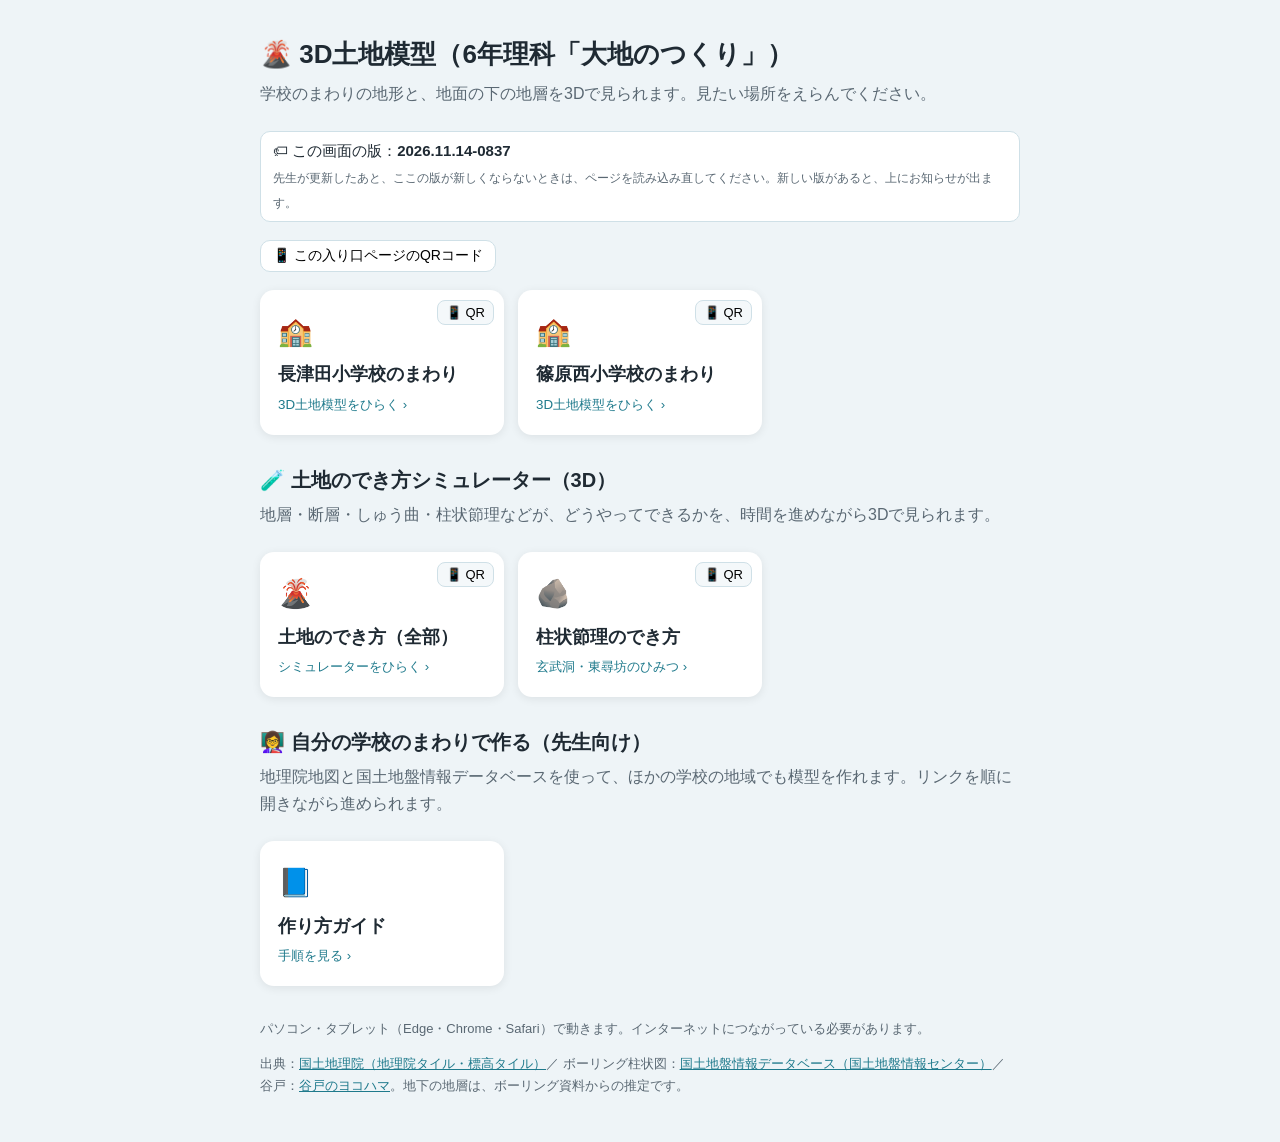
==== index.html @ 376317d7 "地層ははじめからかくす・どこでもボーリングは先生モードへ" ====
<!doctype html>
<html lang="ja">
<head>
<meta charset="utf-8">
<meta name="viewport" content="width=device-width, initial-scale=1">
<title>3D土地模型｜大地のつくり</title>
<style>
  :root { --bg:#eef4f7; --panel:#fff; --ink:#1f2a33; --sub:#5a6873; --accent:#1f7a8c; }
  body { margin:0; font-family:"BIZ UDPGothic","Hiragino Kaku Gothic ProN","Meiryo",sans-serif; background:var(--bg); color:var(--ink); line-height:1.7; }
  main { max-width:760px; margin:0 auto; padding:32px 16px; }
  h1 { font-size:26px; margin:0 0 4px; }
  p.lead { color:var(--sub); margin:0 0 24px; }
  .grid { display:grid; grid-template-columns:repeat(auto-fill,minmax(220px,1fr)); gap:14px; }
  .card { display:flex; flex-direction:column; gap:4px; background:var(--panel); border-radius:14px; padding:18px; text-decoration:none; color:inherit; box-shadow:0 2px 10px rgba(0,0,0,.08); }
  .card:hover { outline:3px solid var(--accent); }
  .card .ic { font-size:28px; } .card b { font-size:18px; } .card small { color:var(--accent); }
  h2 { font-size:20px; margin:28px 0 4px; }
  .card.preset { border-left:6px solid #d4a017; }
  footer { margin-top:32px; font-size:13px; color:var(--sub); }
  .ver { display:inline-block; background:#fff; border:1px solid #cfe0e7; border-radius:10px; padding:6px 12px; font-size:15px; margin:0 0 18px; } .ver small { color:var(--sub); font-size:12px; }
  .cw { position:relative; } .cw .card { height:100%; box-sizing:border-box; }
  .qrb { position:absolute; top:10px; right:10px; border:1px solid #cfe0e7; background:#f4f8fa; border-radius:8px; padding:4px 8px; font-size:13px; cursor:pointer; }
  .homeqr { border:1px solid #cfe0e7; background:#fff; border-radius:10px; padding:6px 12px; font-size:14px; cursor:pointer; margin-bottom:18px; }
  #qrBox { position:fixed; inset:0; background:rgba(0,0,0,.45); display:flex; align-items:center; justify-content:center; padding:16px; }
  #qrBox[hidden] { display:none; }
  #qrBox .in { background:#fff; border-radius:14px; padding:18px; text-align:center; max-width:420px; width:100%; }
  #qrBox canvas { width:min(300px,70vw); height:auto; image-rendering:pixelated; }
  #qrBox .u { font-size:12px; color:var(--sub); word-break:break-all; }
  #qrBox .row button { margin:4px; padding:6px 12px; border-radius:8px; border:1px solid #cfe0e7; background:#f4f8fa; font-size:14px; }
  footer a { color:var(--accent); }
</style>
</head>
<body>
<main>
  <h1>🌋 3D土地模型（6年理科「大地のつくり」）</h1>
  <p class="lead">学校のまわりの地形と、地面の下の地層を3Dで見られます。見たい場所をえらんでください。</p>
  <p class="ver">🏷 この画面の版：<b data-chisou-ver>開発中</b><br><small>先生が更新したあと、ここの版が新しくならないときは、ページを読み込み直してください。新しい版があると、上にお知らせが出ます。</small></p>
  <button type="button" class="homeqr qrb0" data-url="" data-title="3D土地模型（入り口）">📱 この入り口ページのQRコード</button>
  <div class="grid">
    <div class="cw"><a class="card" href="app.html?site=nagatsuta"><span class="ic">🏫</span><b>長津田小学校のまわり</b><small>3D土地模型をひらく ›</small></a><button type="button" class="qrb" data-url="app.html?site=nagatsuta" data-title="長津田小学校のまわり">📱 QR</button></div>
    <div class="cw"><a class="card" href="app.html?site=shinoharanishi"><span class="ic">🏫</span><b>篠原西小学校のまわり</b><small>3D土地模型をひらく ›</small></a><button type="button" class="qrb" data-url="app.html?site=shinoharanishi" data-title="篠原西小学校のまわり">📱 QR</button></div>
  </div>
  <h2>🧪 土地のでき方シミュレーター（3D）</h2>
  <p class="lead">地層・断層・しゅう曲・柱状節理などが、どうやってできるかを、時間を進めながら3Dで見られます。</p>
  <div class="grid">
    <div class="cw"><a class="card" href="sim3d.html"><span class="ic">🌋</span><b>土地のでき方（全部）</b><small>シミュレーターをひらく ›</small></a><button type="button" class="qrb" data-url="sim3d.html" data-title="土地のでき方シミュレーター">📱 QR</button></div>
    <div class="cw"><a class="card" href="sim3d.html#column"><span class="ic">🪨</span><b>柱状節理のでき方</b><small>玄武洞・東尋坊のひみつ ›</small></a><button type="button" class="qrb" data-url="sim3d.html#column" data-title="柱状節理のでき方">📱 QR</button></div>
  </div>
  <h2>👩‍🏫 自分の学校のまわりで作る（先生向け）</h2>
  <p class="lead">地理院地図と国土地盤情報データベースを使って、ほかの学校の地域でも模型を作れます。リンクを順に開きながら進められます。</p>
  <div class="grid">
    <div class="cw"><a class="card" href="guide.html"><span class="ic">📘</span><b>作り方ガイド</b><small>手順を見る ›</small></a></div>
  </div>
  <section id="presets" hidden>
    <h2>👩‍🏫 先生が準備した画面</h2>
    <p class="lead">授業で使う画面です。先生に言われたものをえらんでください。</p>
    <div class="grid" id="presetGrid"></div>
  </section>
  <script>
    (function () {
      var sc = document.createElement("script");
      sc.src = "presets.js?t=" + Date.now();
      sc.onload = function () {
        var list = window.CHISOU_PRESETS || [];
        if (!list.length) return;
        var g = document.getElementById("presetGrid");
        list.forEach(function (p) {
          var a = document.createElement("a");
          a.className = "card preset"; a.href = "app.html?p=" + encodeURIComponent(p.id);
          a.innerHTML = '<span class="ic">📘</span><b></b><small>この画面をひらく ›</small>';
          a.querySelector("b").textContent = p.title;
          var w = document.createElement("div"); w.className = "cw";
          var qb = document.createElement("button"); qb.type = "button"; qb.className = "qrb"; qb.textContent = "📱 QR";
          qb.dataset.url = a.getAttribute("href"); qb.dataset.title = p.title;
          w.appendChild(a); w.appendChild(qb); g.appendChild(w);
        });
        document.getElementById("presets").hidden = false;
      };
      document.body.appendChild(sc);
    })();
  </script>
  <div id="qrBox" hidden><div class="in"><b id="qrT"></b><br><canvas id="qrC"></canvas><div class="u" id="qrU"></div>
    <div class="row"><button type="button" id="qrSave">💾 画像で保存</button><button type="button" id="qrClose">とじる</button></div></div></div>
  <script src="lib/qrcode.js?v=20261113233752"></script>
  <script src="js/version.js?v=20261113233752"></script>
  <script>
    (function () {
      // 入り口・各場所のQRコード（タブレットのカメラで読みとると開く）
      var box = document.getElementById("qrBox"), cv = document.getElementById("qrC");
      function show(url, title) {
        var abs = new URL(url, location.href).href;
        var q = qrcode(0, "M"); q.addData(abs); q.make();
        var n = q.getModuleCount(), cell = Math.max(3, Math.floor(480 / (n + 8))), size = (n + 8) * cell;
        cv.width = cv.height = size;
        var g = cv.getContext("2d"); g.fillStyle = "#fff"; g.fillRect(0, 0, size, size); g.fillStyle = "#000";
        for (var r = 0; r < n; r++) for (var c = 0; c < n; c++) if (q.isDark(r, c)) g.fillRect((c + 4) * cell, (r + 4) * cell, cell, cell);
        document.getElementById("qrT").textContent = title;
        document.getElementById("qrU").textContent = abs;
        box.hidden = false;
      }
      document.addEventListener("click", function (e) {
        var b = e.target.closest(".qrb, .qrb0");
        if (b) show(b.dataset.url || location.href.replace(/[?#].*$/, ""), b.dataset.title);
      });
      document.getElementById("qrClose").onclick = function () { box.hidden = true; };
      box.onclick = function (e) { if (e.target === box) box.hidden = true; };
      document.getElementById("qrSave").onclick = function () {
        var a = document.createElement("a"); a.href = cv.toDataURL("image/png");
        a.download = "QRコード-" + document.getElementById("qrT").textContent + ".png"; a.click();
      };
    })();
  </script>
  <footer>
    <p>パソコン・タブレット（Edge・Chrome・Safari）で動きます。インターネットにつながっている必要があります。</p>
    <p>出典：<a href="https://maps.gsi.go.jp/development/ichiran.html" target="_blank" rel="noopener">国土地理院（地理院タイル・標高タイル）</a>／
    ボーリング柱状図：<a href="https://publicweb.ngic.or.jp/public/publicweb.php" target="_blank" rel="noopener">国土地盤情報データベース（国土地盤情報センター）</a>／
    谷戸：<a href="https://yato.midoriit.com/" target="_blank" rel="noopener">谷戸のヨコハマ</a>。地下の地層は、ボーリング資料からの推定です。</p>
  </footer>
</main>
</body>
</html>
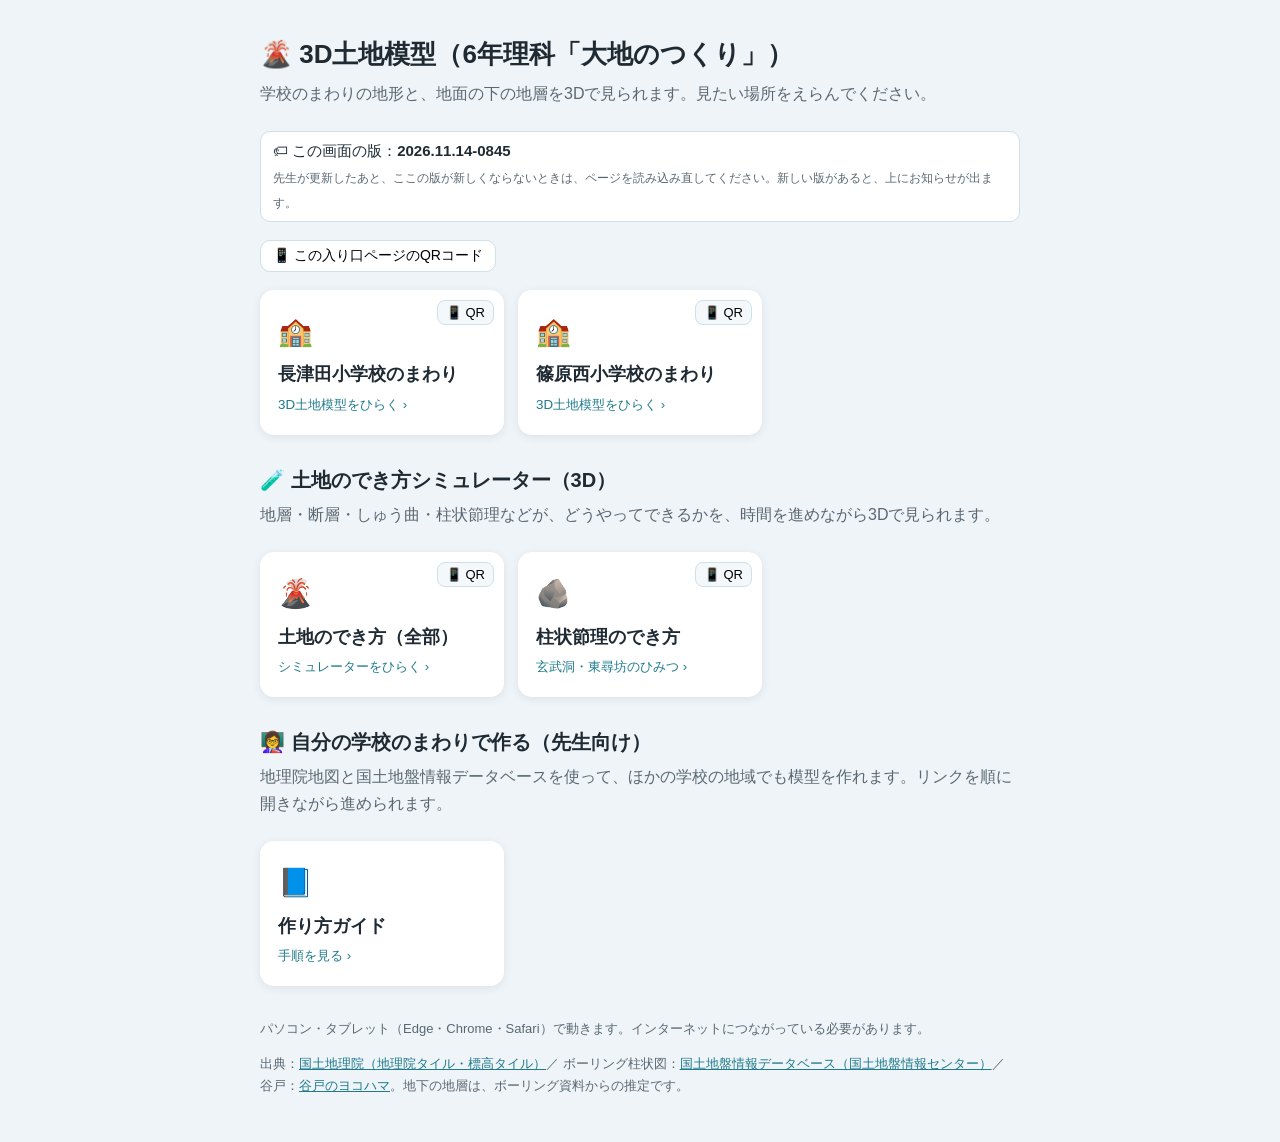
==== commit e78c3bc4: "方位磁針と地層の色ボタン" ====
--- a/index.html
+++ b/index.html
@@ -81,8 +81,8 @@
   </script>
   <div id="qrBox" hidden><div class="in"><b id="qrT"></b><br><canvas id="qrC"></canvas><div class="u" id="qrU"></div>
     <div class="row"><button type="button" id="qrSave">💾 画像で保存</button><button type="button" id="qrClose">とじる</button></div></div></div>
-  <script src="lib/qrcode.js?v=20261113233752"></script>
-  <script src="js/version.js?v=20261113233752"></script>
+  <script src="lib/qrcode.js?v=20261113234525"></script>
+  <script src="js/version.js?v=20261113234525"></script>
   <script>
     (function () {
       // 入り口・各場所のQRコード（タブレットのカメラで読みとると開く）
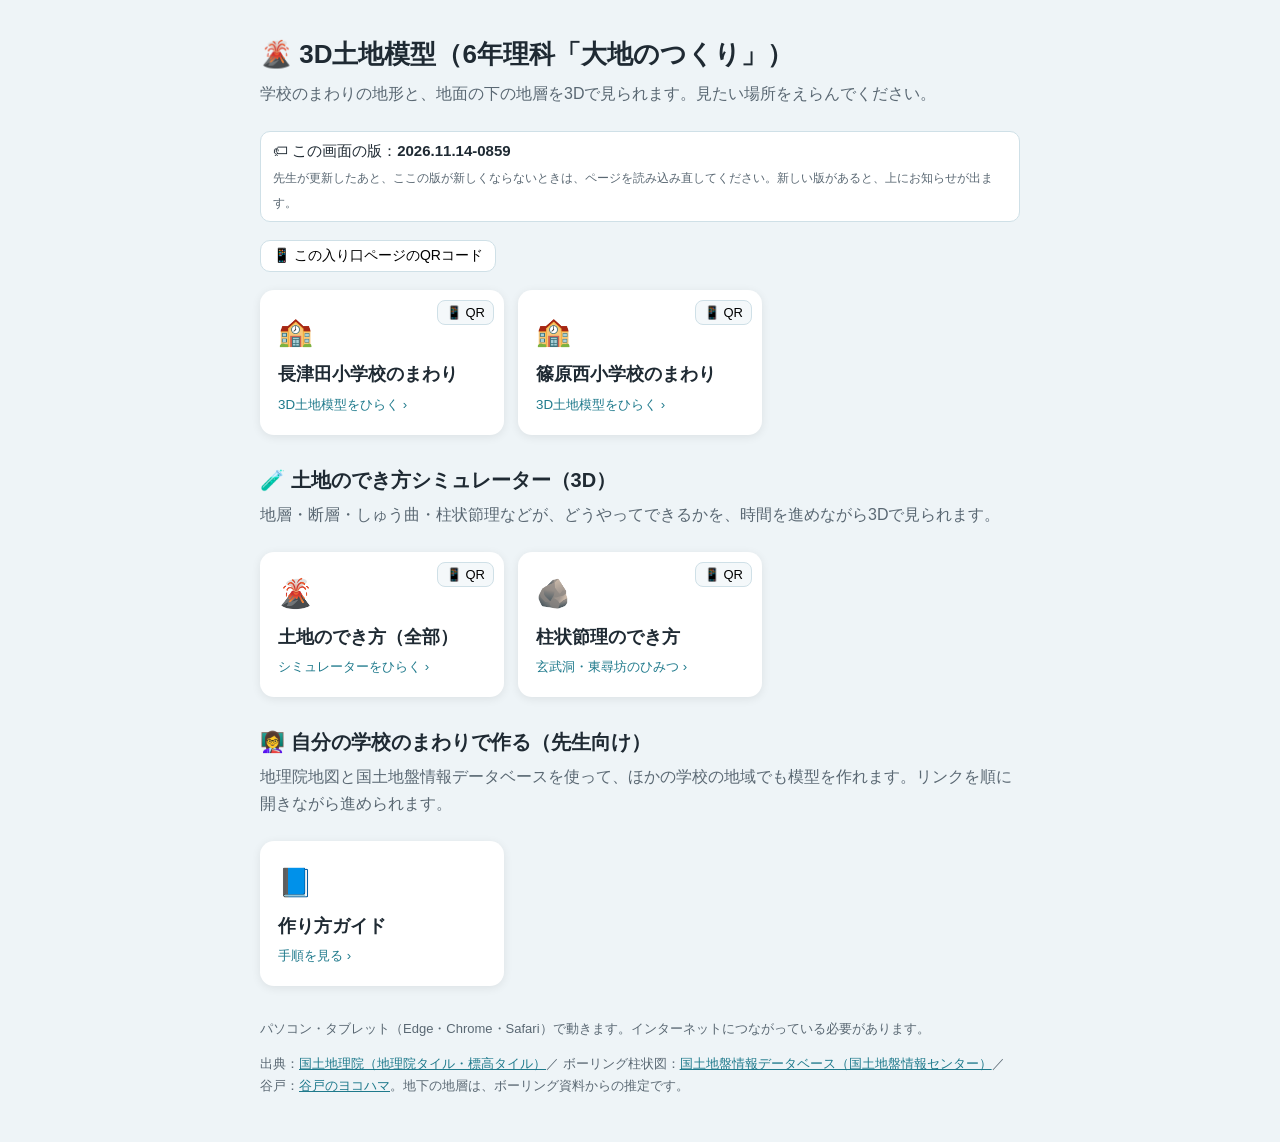
==== commit a58a2ca3: "地層の色を左のメニューへ・地層をはがすを開閉式に" ====
--- a/index.html
+++ b/index.html
@@ -81,8 +81,8 @@
   </script>
   <div id="qrBox" hidden><div class="in"><b id="qrT"></b><br><canvas id="qrC"></canvas><div class="u" id="qrU"></div>
     <div class="row"><button type="button" id="qrSave">💾 画像で保存</button><button type="button" id="qrClose">とじる</button></div></div></div>
-  <script src="lib/qrcode.js?v=20261113234525"></script>
-  <script src="js/version.js?v=20261113234525"></script>
+  <script src="lib/qrcode.js?v=20261113235900"></script>
+  <script src="js/version.js?v=20261113235900"></script>
   <script>
     (function () {
       // 入り口・各場所のQRコード（タブレットのカメラで読みとると開く）
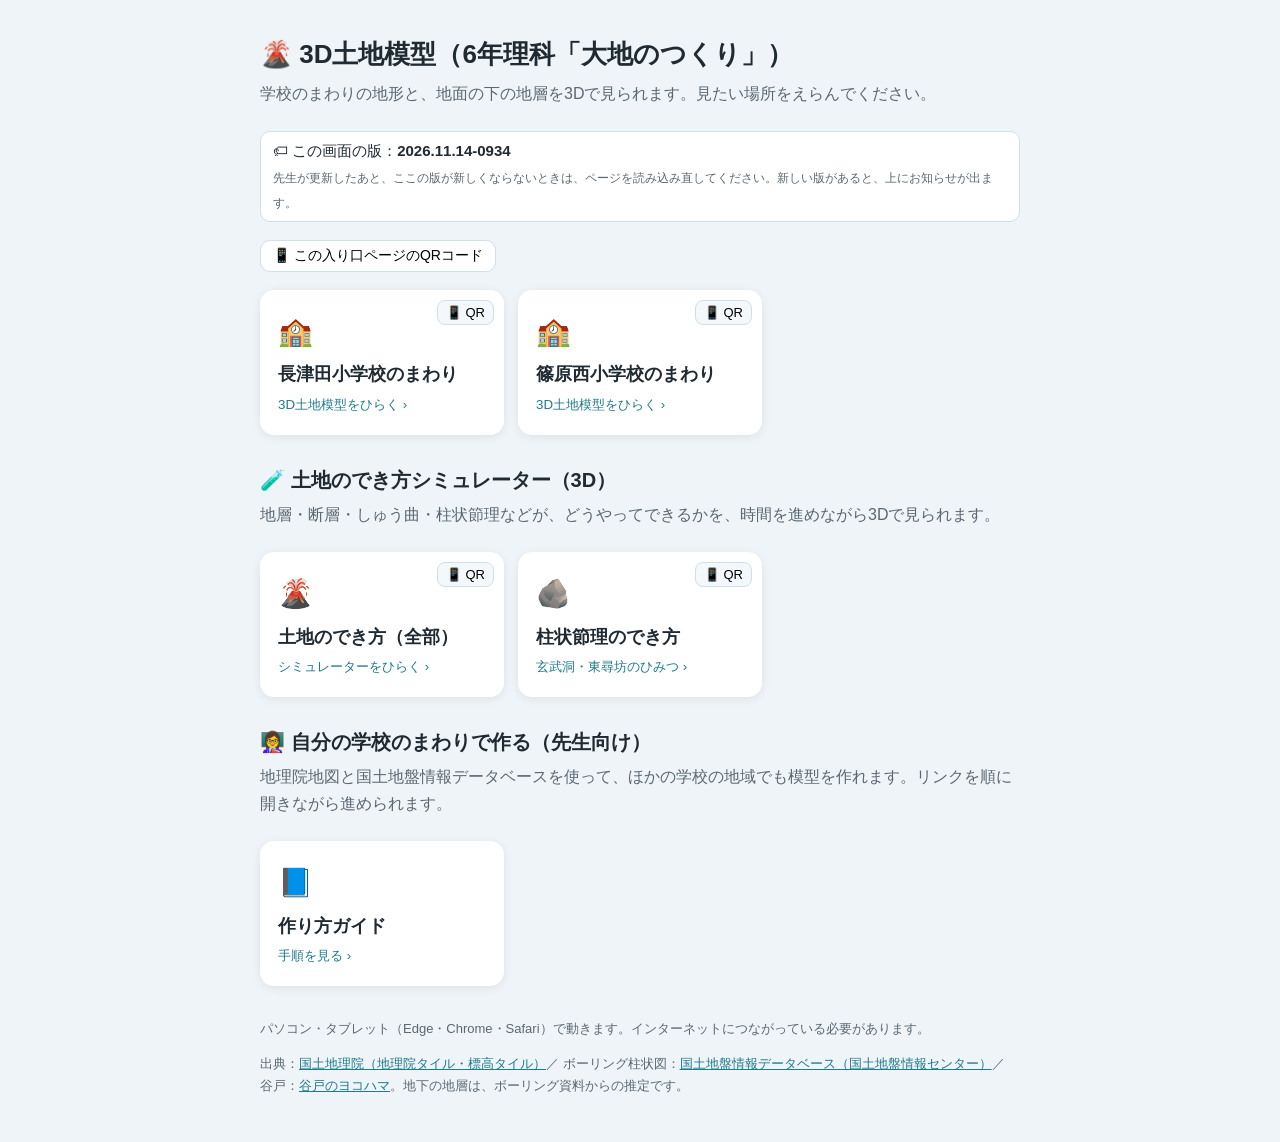
==== commit b1d298b4: "下のバーをたたんだときの重なりを直す" ====
--- a/index.html
+++ b/index.html
@@ -81,8 +81,8 @@
   </script>
   <div id="qrBox" hidden><div class="in"><b id="qrT"></b><br><canvas id="qrC"></canvas><div class="u" id="qrU"></div>
     <div class="row"><button type="button" id="qrSave">💾 画像で保存</button><button type="button" id="qrClose">とじる</button></div></div></div>
-  <script src="lib/qrcode.js?v=20261113235900"></script>
-  <script src="js/version.js?v=20261113235900"></script>
+  <script src="lib/qrcode.js?v=20261114003403"></script>
+  <script src="js/version.js?v=20261114003403"></script>
   <script>
     (function () {
       // 入り口・各場所のQRコード（タブレットのカメラで読みとると開く）
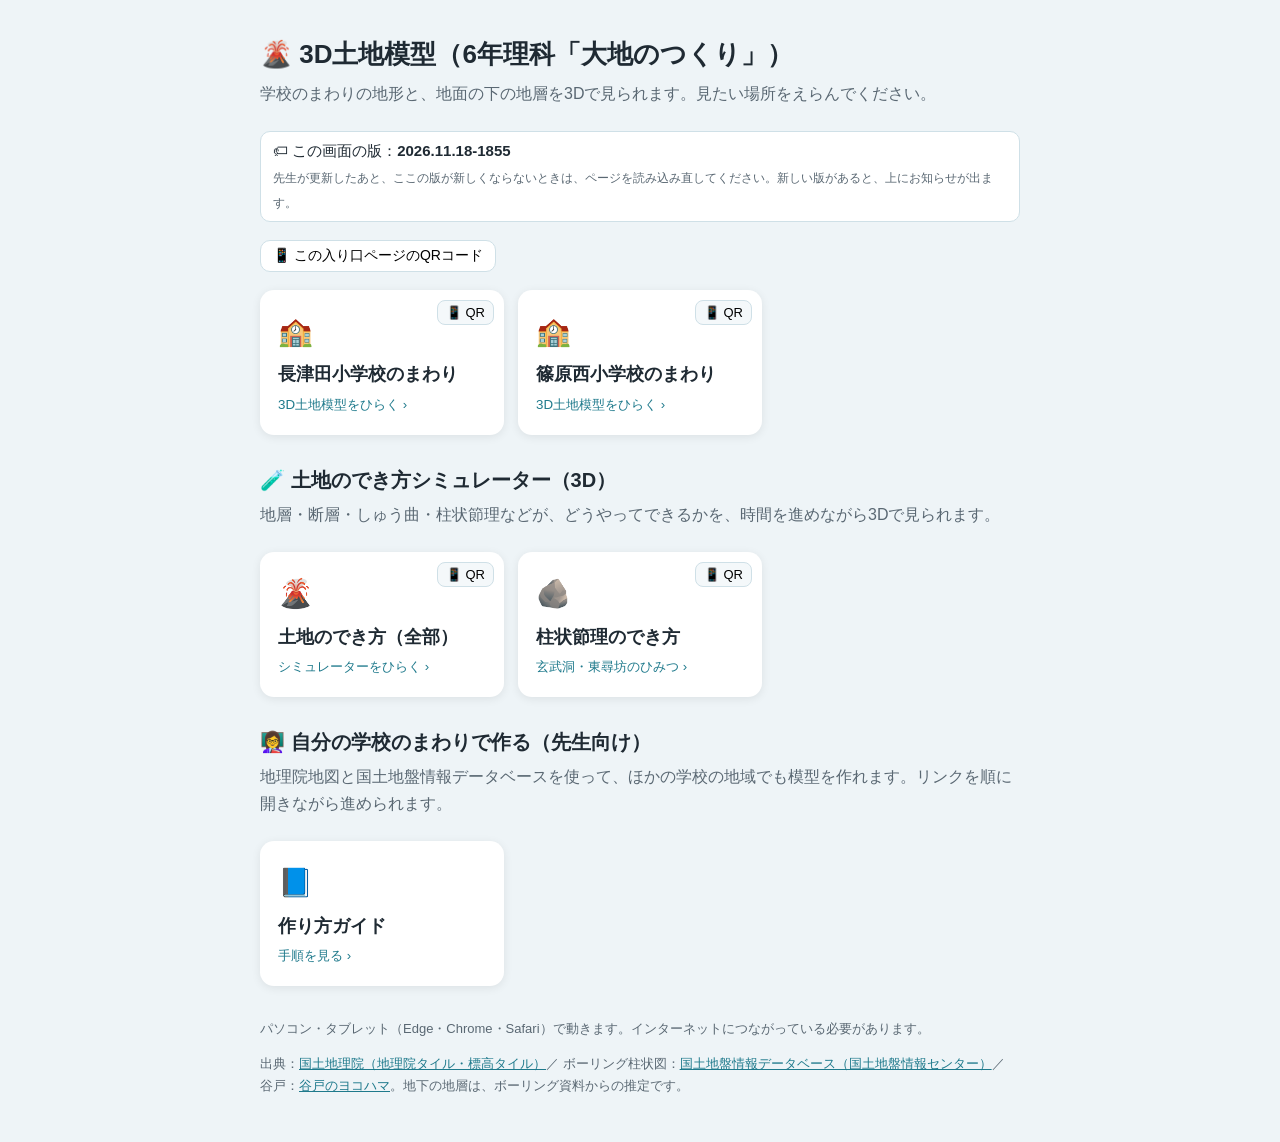
==== commit abf0a845: "えらんだ柱が消えないように" ====
--- a/index.html
+++ b/index.html
@@ -81,8 +81,8 @@
   </script>
   <div id="qrBox" hidden><div class="in"><b id="qrT"></b><br><canvas id="qrC"></canvas><div class="u" id="qrU"></div>
     <div class="row"><button type="button" id="qrSave">💾 画像で保存</button><button type="button" id="qrClose">とじる</button></div></div></div>
-  <script src="lib/qrcode.js?v=20261114003403"></script>
-  <script src="js/version.js?v=20261114003403"></script>
+  <script src="lib/qrcode.js?v=20261118095553"></script>
+  <script src="js/version.js?v=20261118095553"></script>
   <script>
     (function () {
       // 入り口・各場所のQRコード（タブレットのカメラで読みとると開く）
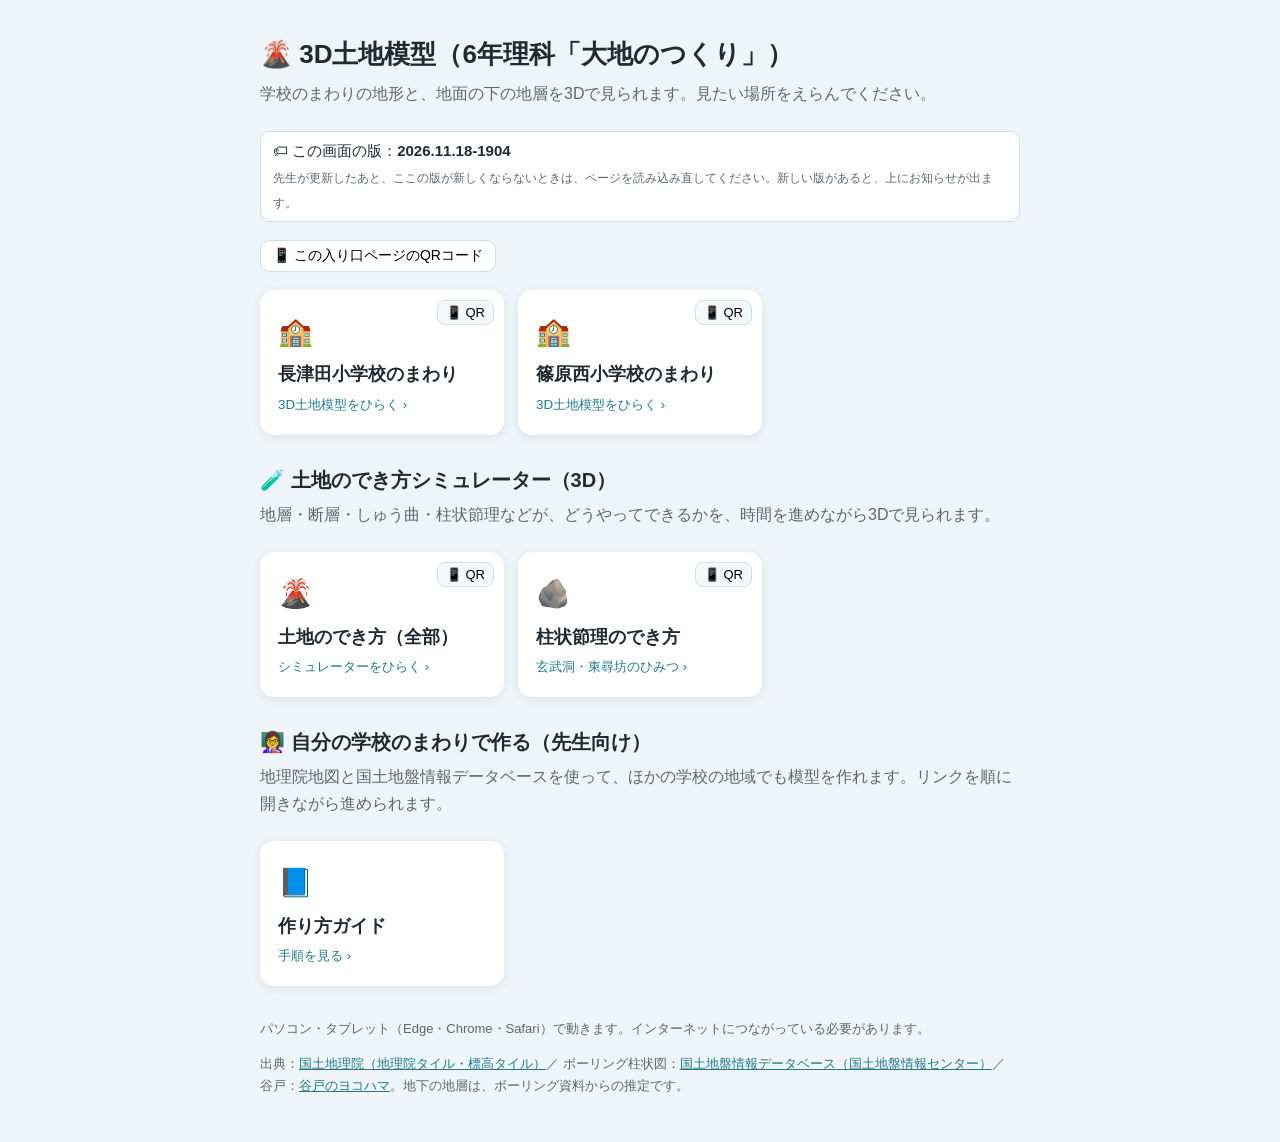
==== commit d07886f0: "保存した画面（呼び出し）" ====
--- a/index.html
+++ b/index.html
@@ -81,8 +81,8 @@
   </script>
   <div id="qrBox" hidden><div class="in"><b id="qrT"></b><br><canvas id="qrC"></canvas><div class="u" id="qrU"></div>
     <div class="row"><button type="button" id="qrSave">💾 画像で保存</button><button type="button" id="qrClose">とじる</button></div></div></div>
-  <script src="lib/qrcode.js?v=20261118095553"></script>
-  <script src="js/version.js?v=20261118095553"></script>
+  <script src="lib/qrcode.js?v=20261118100410"></script>
+  <script src="js/version.js?v=20261118100410"></script>
   <script>
     (function () {
       // 入り口・各場所のQRコード（タブレットのカメラで読みとると開く）
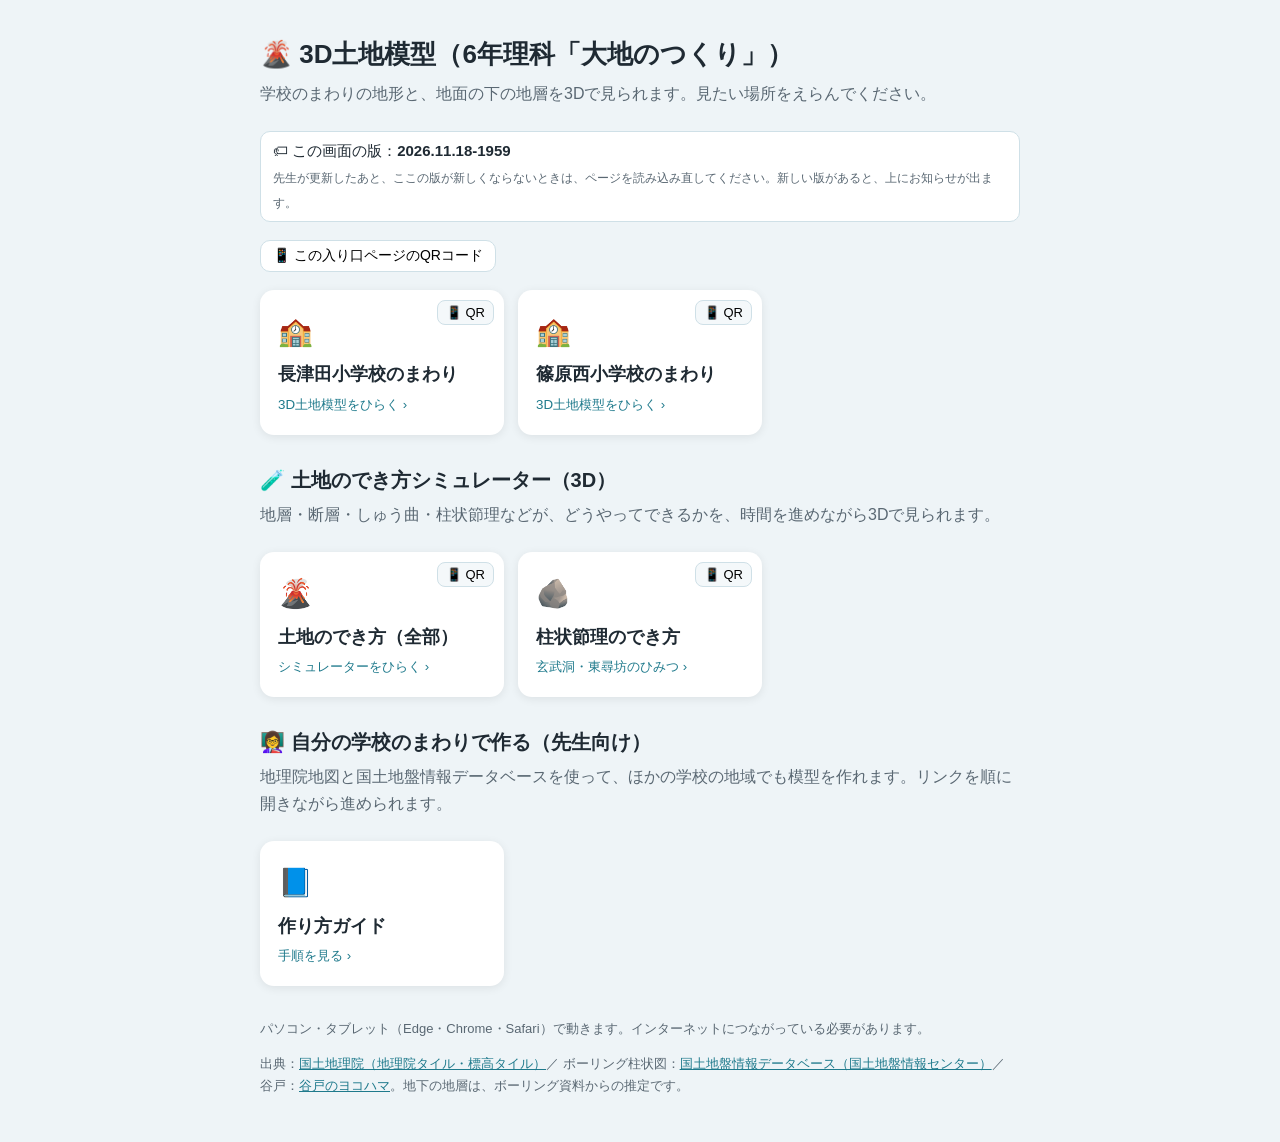
==== commit 10238263: "柱状図に名前をつける" ====
--- a/index.html
+++ b/index.html
@@ -81,8 +81,8 @@
   </script>
   <div id="qrBox" hidden><div class="in"><b id="qrT"></b><br><canvas id="qrC"></canvas><div class="u" id="qrU"></div>
     <div class="row"><button type="button" id="qrSave">💾 画像で保存</button><button type="button" id="qrClose">とじる</button></div></div></div>
-  <script src="lib/qrcode.js?v=20261118100410"></script>
-  <script src="js/version.js?v=20261118100410"></script>
+  <script src="lib/qrcode.js?v=20261118105937"></script>
+  <script src="js/version.js?v=20261118105937"></script>
   <script>
     (function () {
       // 入り口・各場所のQRコード（タブレットのカメラで読みとると開く）
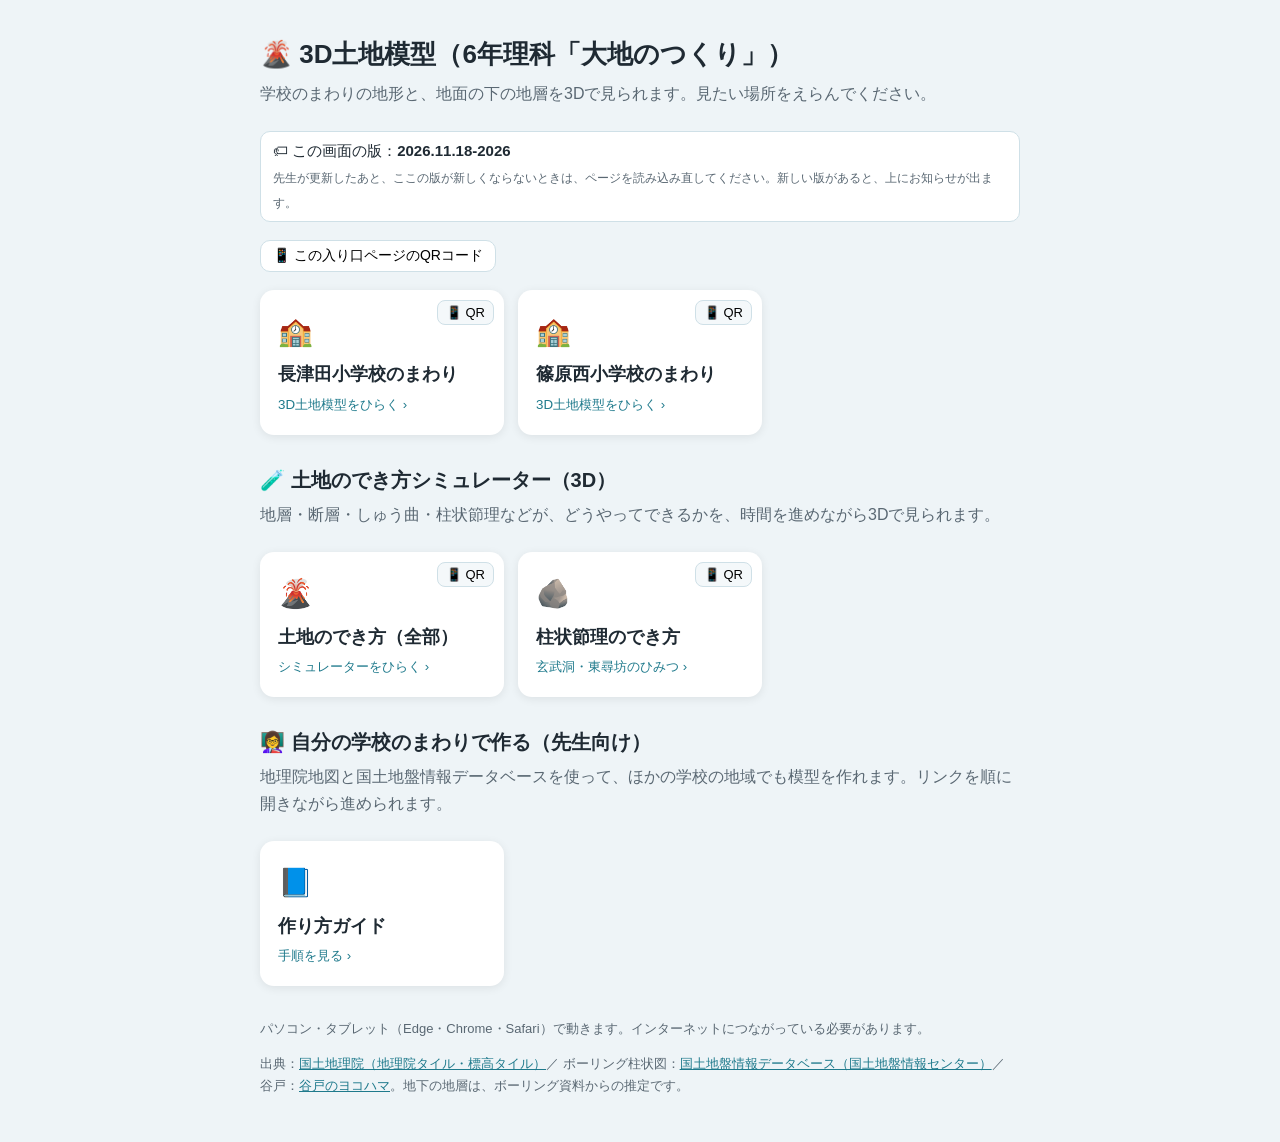
==== commit be710b01: "公開しなおし（柱状図に名前をつける）" ====
--- a/index.html
+++ b/index.html
@@ -81,8 +81,8 @@
   </script>
   <div id="qrBox" hidden><div class="in"><b id="qrT"></b><br><canvas id="qrC"></canvas><div class="u" id="qrU"></div>
     <div class="row"><button type="button" id="qrSave">💾 画像で保存</button><button type="button" id="qrClose">とじる</button></div></div></div>
-  <script src="lib/qrcode.js?v=20261118105937"></script>
-  <script src="js/version.js?v=20261118105937"></script>
+  <script src="lib/qrcode.js?v=20261118112621"></script>
+  <script src="js/version.js?v=20261118112621"></script>
   <script>
     (function () {
       // 入り口・各場所のQRコード（タブレットのカメラで読みとると開く）
